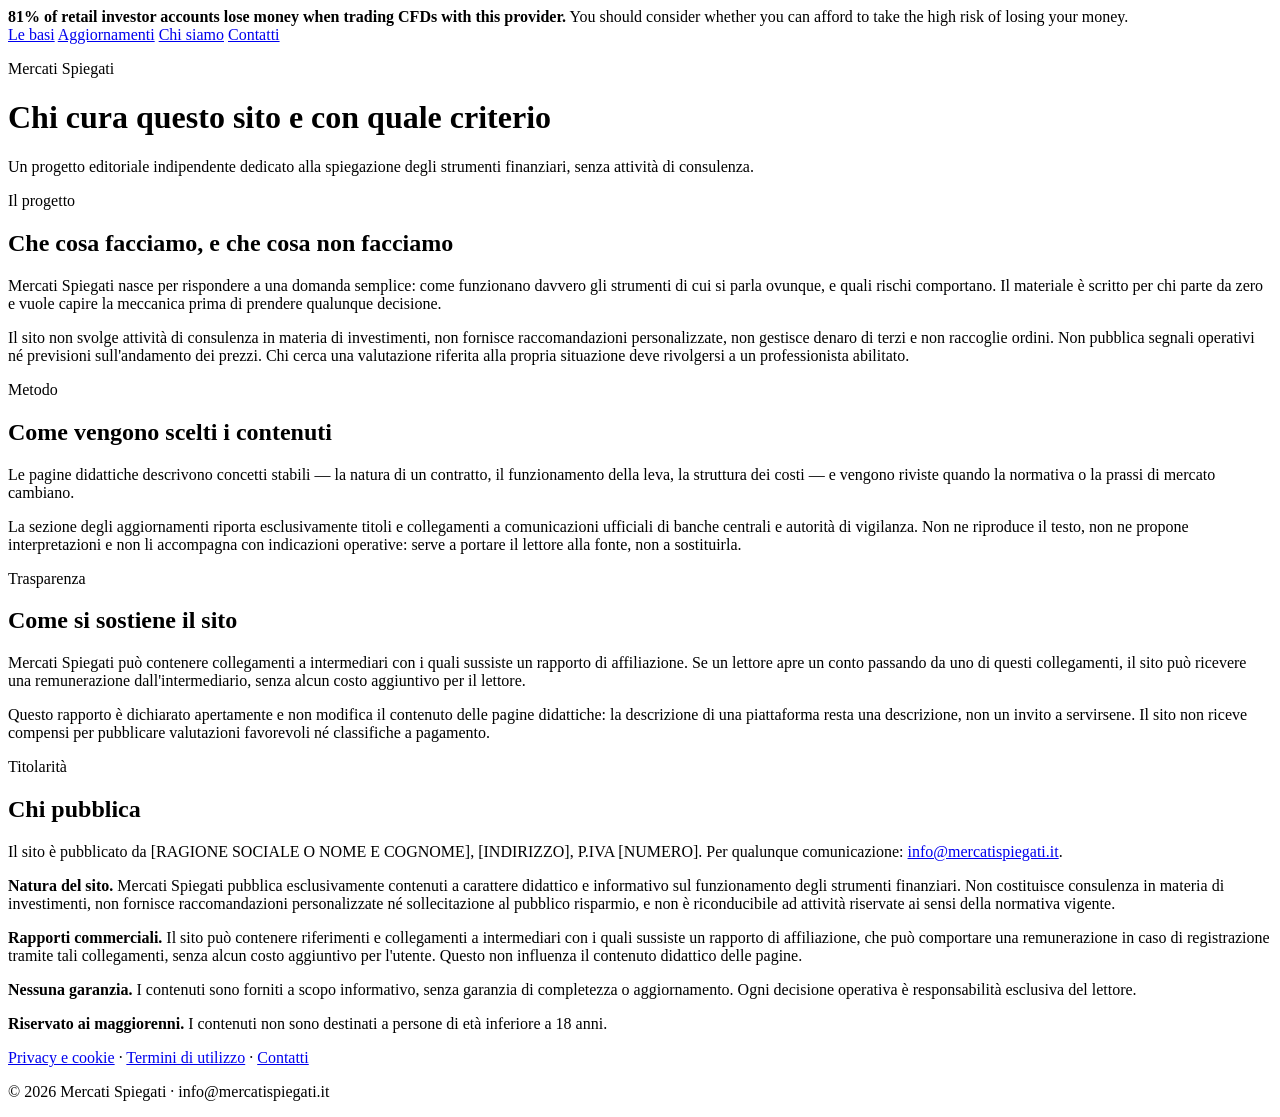
==== chi-siamo.html @ 81168537 "Add files via upload" ====
<!DOCTYPE html>
<html lang="it">
<head>
<meta charset="utf-8">
<meta name="viewport" content="width=device-width, initial-scale=1">
<title>Chi siamo — Mercati Spiegati</title>
<meta name="description" content="Chi cura Mercati Spiegati, come vengono scelti i contenuti e come si sostiene il sito.">
<link rel="preconnect" href="https://fonts.googleapis.com">
<link rel="preconnect" href="https://fonts.gstatic.com" crossorigin>
<link href="https://fonts.googleapis.com/css2?family=Newsreader:ital,opsz,wght@0,6..72,400;0,6..72,600;1,6..72,400&family=IBM+Plex+Sans:wght@400;500;600&family=IBM+Plex+Mono:wght@400;500&display=swap" rel="stylesheet">
<link rel="stylesheet" href="stile.css">
</head>
<body>

<div class="riskbar">
  <strong>81% of retail investor accounts lose money when trading CFDs with this provider.</strong>
  You should consider whether you can afford to take the high risk of losing your money.
</div>

<nav class="nav" aria-label="Sezioni del sito">
  <div class="wrap">
    <a href="index.html">Le basi</a>
    <a href="news.html">Aggiornamenti</a>
    <a href="chi-siamo.html" aria-current="page">Chi siamo</a>
    <a href="contatti.html">Contatti</a>
  </div>
</nav>

<header class="hero breve">
  <div class="wrap">
    <p class="brand">Mercati Spiegati</p>
    <h1>Chi cura questo sito e con quale criterio</h1>
    <p class="lede">Un progetto editoriale indipendente dedicato alla spiegazione degli strumenti finanziari, senza attività di consulenza.</p>
  </div>
</header>

<section>
  <div class="wrap">
    <p class="eyebrow">Il progetto</p>
    <h2>Che cosa facciamo, e che cosa non facciamo</h2>
    <p>Mercati Spiegati nasce per rispondere a una domanda semplice: come funzionano davvero gli strumenti di cui si parla ovunque, e quali rischi comportano. Il materiale è scritto per chi parte da zero e vuole capire la meccanica prima di prendere qualunque decisione.</p>
    <p>Il sito non svolge attività di consulenza in materia di investimenti, non fornisce raccomandazioni personalizzate, non gestisce denaro di terzi e non raccoglie ordini. Non pubblica segnali operativi né previsioni sull'andamento dei prezzi. Chi cerca una valutazione riferita alla propria situazione deve rivolgersi a un professionista abilitato.</p>
  </div>
</section>

<section>
  <div class="wrap">
    <p class="eyebrow">Metodo</p>
    <h2>Come vengono scelti i contenuti</h2>
    <p>Le pagine didattiche descrivono concetti stabili — la natura di un contratto, il funzionamento della leva, la struttura dei costi — e vengono riviste quando la normativa o la prassi di mercato cambiano.</p>
    <p>La sezione degli aggiornamenti riporta esclusivamente titoli e collegamenti a comunicazioni ufficiali di banche centrali e autorità di vigilanza. Non ne riproduce il testo, non ne propone interpretazioni e non li accompagna con indicazioni operative: serve a portare il lettore alla fonte, non a sostituirla.</p>
  </div>
</section>

<section>
  <div class="wrap">
    <p class="eyebrow">Trasparenza</p>
    <h2>Come si sostiene il sito</h2>
    <p>Mercati Spiegati può contenere collegamenti a intermediari con i quali sussiste un rapporto di affiliazione. Se un lettore apre un conto passando da uno di questi collegamenti, il sito può ricevere una remunerazione dall'intermediario, senza alcun costo aggiuntivo per il lettore.</p>
    <p>Questo rapporto è dichiarato apertamente e non modifica il contenuto delle pagine didattiche: la descrizione di una piattaforma resta una descrizione, non un invito a servirsene. Il sito non riceve compensi per pubblicare valutazioni favorevoli né classifiche a pagamento.</p>
  </div>
</section>

<section>
  <div class="wrap">
    <p class="eyebrow">Titolarità</p>
    <h2>Chi pubblica</h2>
    <p>Il sito è pubblicato da [RAGIONE SOCIALE O NOME E COGNOME], [INDIRIZZO], P.IVA [NUMERO]. Per qualunque comunicazione: <a href="mailto:info@mercatispiegati.it">info@mercatispiegati.it</a>.</p>
  </div>
</section>

<footer>
  <div class="wrap">
    <div class="sep"></div>
    <p><strong>Natura del sito.</strong> Mercati Spiegati pubblica esclusivamente contenuti a carattere didattico e informativo sul funzionamento degli strumenti finanziari. Non costituisce consulenza in materia di investimenti, non fornisce raccomandazioni personalizzate né sollecitazione al pubblico risparmio, e non è riconducibile ad attività riservate ai sensi della normativa vigente.</p>
    <p><strong>Rapporti commerciali.</strong> Il sito pu&ograve; contenere riferimenti e collegamenti a intermediari con i quali sussiste un rapporto di affiliazione, che pu&ograve; comportare una remunerazione in caso di registrazione tramite tali collegamenti, senza alcun costo aggiuntivo per l'utente. Questo non influenza il contenuto didattico delle pagine.</p>
    <p><strong>Nessuna garanzia.</strong> I contenuti sono forniti a scopo informativo, senza garanzia di completezza o aggiornamento. Ogni decisione operativa è responsabilità esclusiva del lettore.</p>
    <p><strong>Riservato ai maggiorenni.</strong> I contenuti non sono destinati a persone di età inferiore a 18 anni.</p>
    <p><a href="privacy.html">Privacy e cookie</a> · <a href="termini.html">Termini di utilizzo</a> · <a href="contatti.html">Contatti</a></p>
    <p>© 2026 Mercati Spiegati · info@mercatispiegati.it</p>
  </div>
</footer>

</body>
</html>
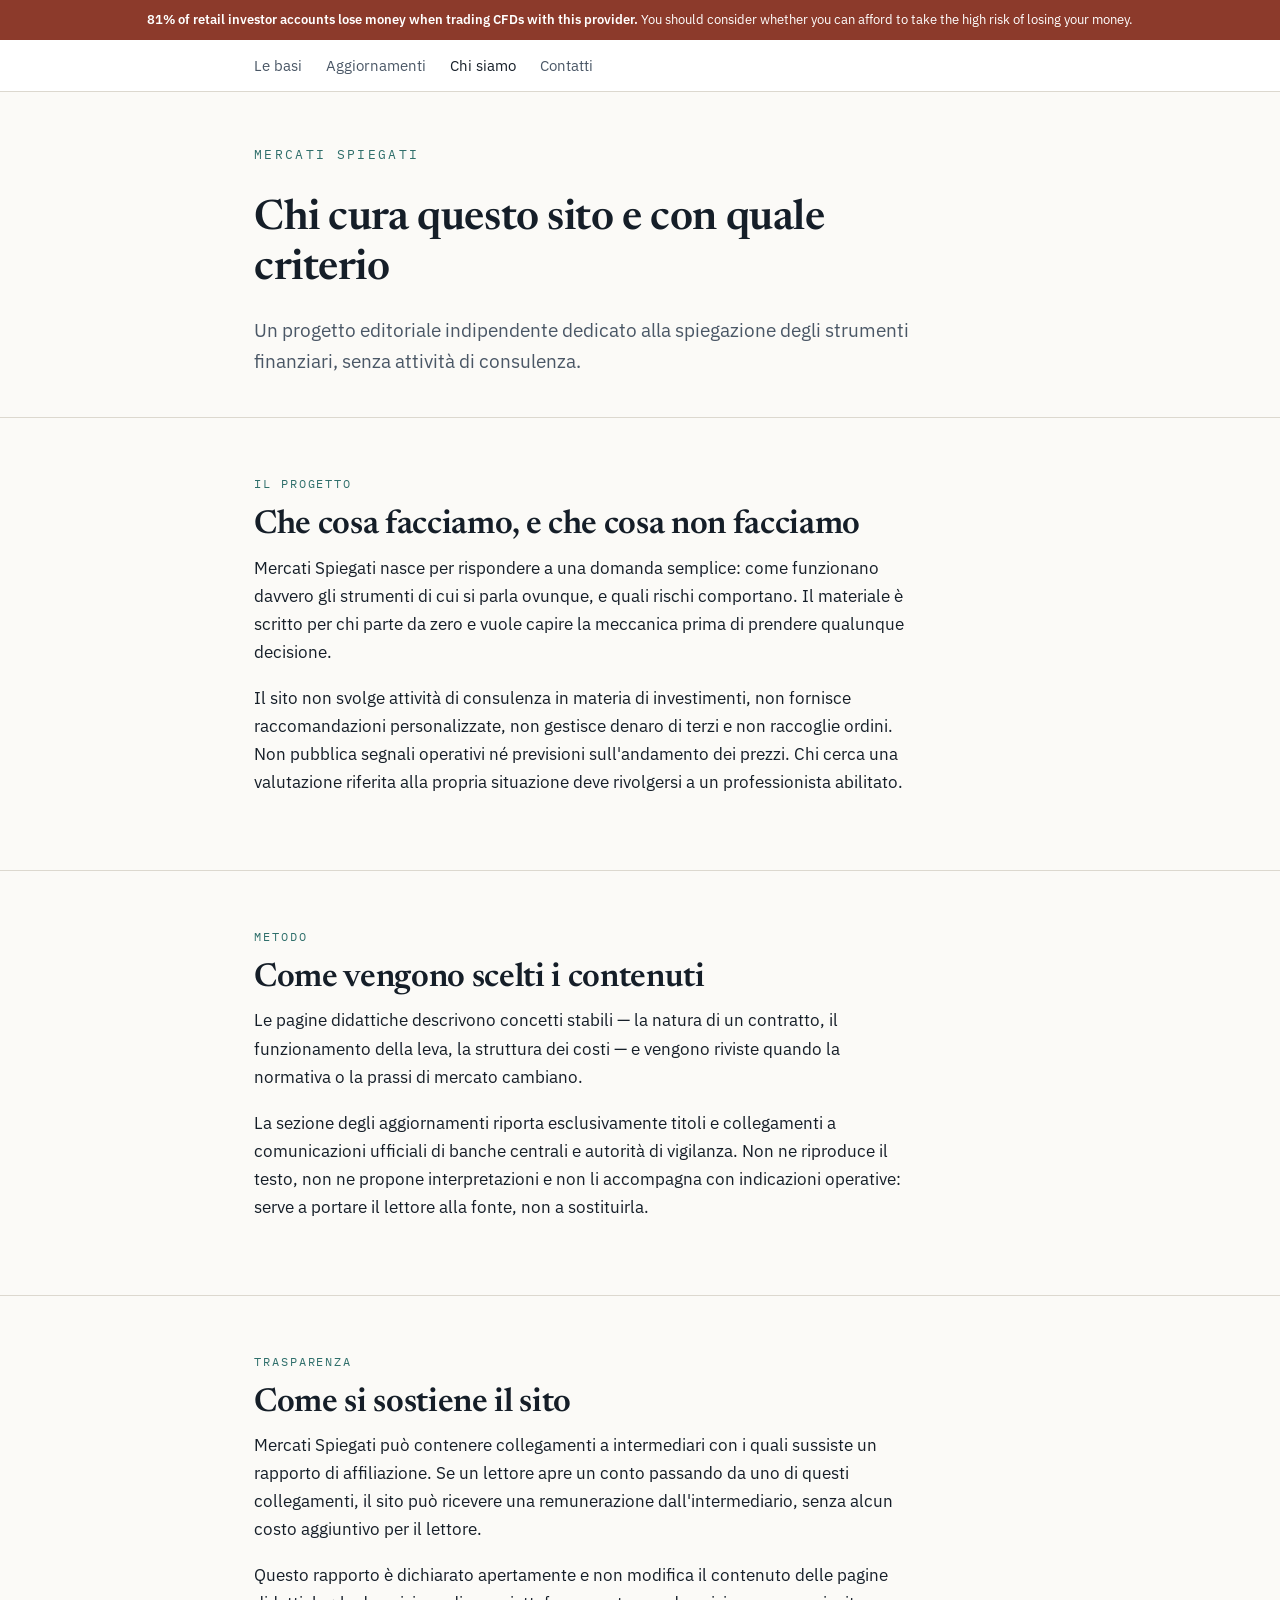
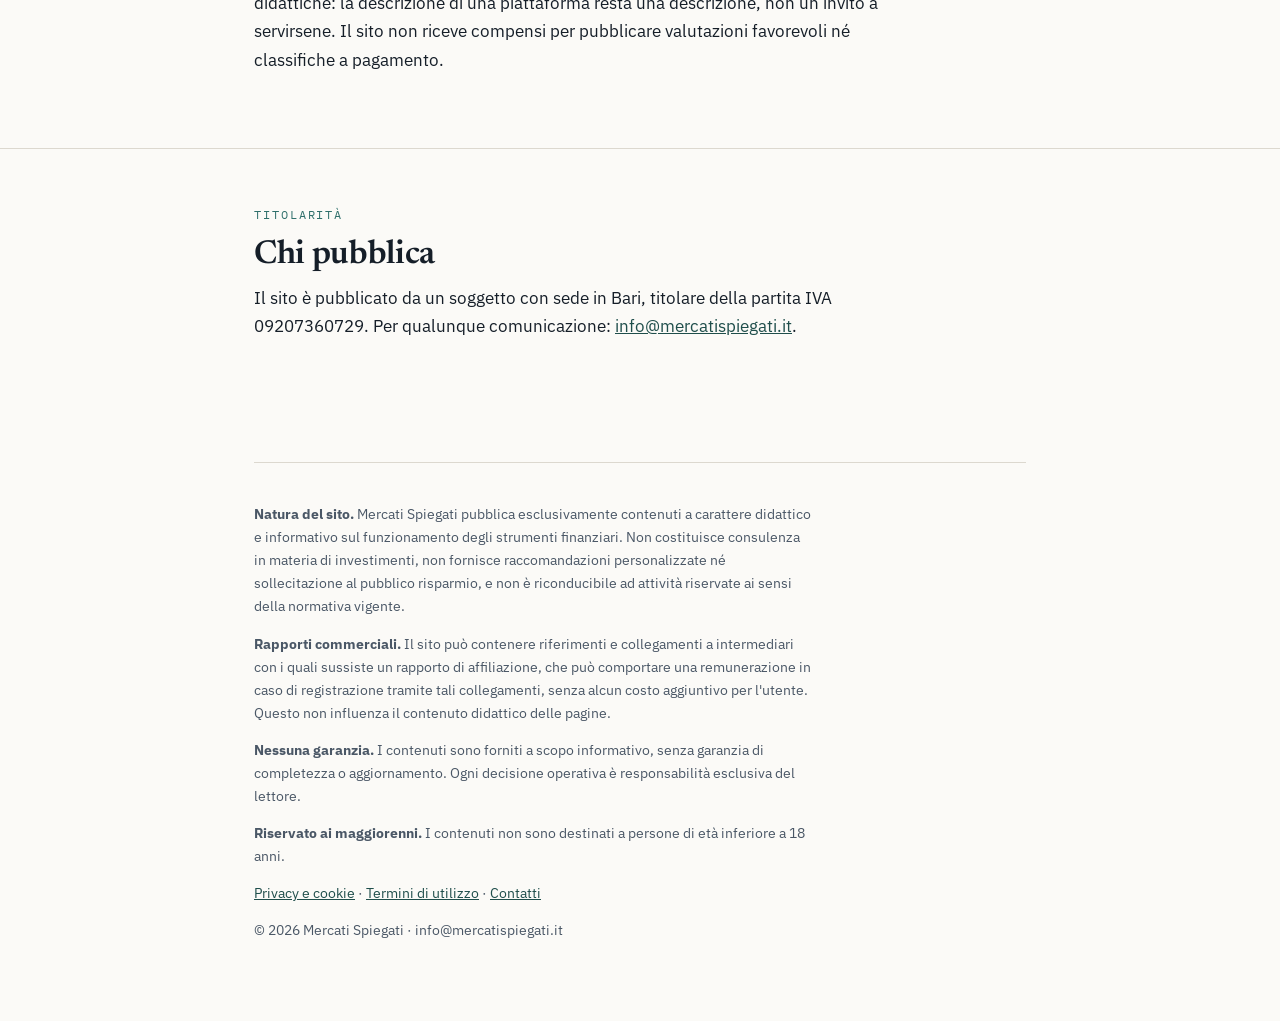
==== commit 46ecf3b1: "Add files via upload" ====
--- a/chi-siamo.html
+++ b/chi-siamo.html
@@ -65,7 +65,7 @@
   <div class="wrap">
     <p class="eyebrow">Titolarità</p>
     <h2>Chi pubblica</h2>
-    <p>Il sito è pubblicato da [RAGIONE SOCIALE O NOME E COGNOME], [INDIRIZZO], P.IVA [NUMERO]. Per qualunque comunicazione: <a href="mailto:info@mercatispiegati.it">info@mercatispiegati.it</a>.</p>
+    <p>Il sito è pubblicato da un soggetto con sede in Bari, titolare della partita IVA 09207360729. Per qualunque comunicazione: <a href="mailto:info@mercatispiegati.it">info@mercatispiegati.it</a>.</p>
   </div>
 </section>
 
--- a/stile.css
+++ b/stile.css
@@ -0,0 +1,110 @@
+:root{
+  --ink:#151E28;
+  --ink-soft:#4A5766;
+  --paper:#FBFAF7;
+  --rule:#DCD8CF;
+  --accent:#2F6F6B;
+  --accent-deep:#1F4E4B;
+  --warn:#8C3A2B;
+  --warn-bg:#F6EAE6;
+}
+*{box-sizing:border-box}
+html{scroll-behavior:smooth}
+@media (prefers-reduced-motion:reduce){html{scroll-behavior:auto}*{animation:none!important;transition:none!important}}
+body{
+  margin:0;background:var(--paper);color:var(--ink);
+  font-family:"IBM Plex Sans",system-ui,sans-serif;
+  font-size:17px;line-height:1.65;-webkit-font-smoothing:antialiased;
+}
+.wrap{max-width:820px;margin:0 auto;padding:0 24px}
+a{color:var(--accent-deep)}
+a:focus-visible,button:focus-visible{outline:2px solid var(--accent);outline-offset:3px}
+h1,h2,h3{font-family:"Newsreader",Georgia,serif;font-weight:600;line-height:1.2;letter-spacing:-0.01em}
+
+/* barra rischio fissa in alto */
+.riskbar{
+  background:var(--warn);color:#fff;font-size:13px;line-height:1.5;
+  padding:10px 24px;text-align:center;
+}
+.riskbar strong{font-weight:600}
+
+/* navigazione */
+.nav{background:#fff;border-bottom:1px solid var(--rule)}
+.nav .wrap{display:flex;flex-wrap:wrap;gap:24px;padding-top:14px;padding-bottom:14px}
+.nav a{font-size:14.5px;color:var(--ink-soft);text-decoration:none}
+.nav a:hover{color:var(--accent-deep);text-decoration:underline}
+.nav a[aria-current="page"]{color:var(--ink)}
+
+header.hero{padding:72px 0 56px;border-bottom:1px solid var(--rule)}
+header.hero.breve{padding:52px 0 40px}
+.brand{
+  font-family:"IBM Plex Mono",monospace;font-size:13px;letter-spacing:0.18em;
+  text-transform:uppercase;color:var(--accent);margin:0 0 28px
+}
+h1{font-size:clamp(34px,6vw,54px);margin:0 0 20px;max-width:16ch}
+header.hero.breve h1{font-size:clamp(29px,5vw,42px);max-width:22ch}
+.lede{font-size:19px;color:var(--ink-soft);max-width:60ch;margin:0}
+
+section{padding:56px 0;border-bottom:1px solid var(--rule)}
+section:last-of-type{border-bottom:none}
+h2{font-size:clamp(25px,4vw,33px);margin:0 0 8px}
+h3{font-size:21px;margin:32px 0 8px}
+.eyebrow{
+  font-family:"IBM Plex Mono",monospace;font-size:12px;letter-spacing:0.16em;
+  text-transform:uppercase;color:var(--accent);margin:0 0 12px
+}
+p{margin:0 0 18px;max-width:66ch}
+ul{max-width:66ch;padding-left:20px}
+li{margin-bottom:10px}
+
+/* riquadro esempio numerico */
+.esempio{
+  background:#fff;border:1px solid var(--rule);border-left:3px solid var(--accent);
+  padding:22px 24px;margin:26px 0;
+}
+.esempio h3{font-size:19px;margin:0 0 10px}
+.esempio p:last-child{margin-bottom:0}
+.esempio .num{font-family:"IBM Plex Mono",monospace;font-weight:500}
+
+/* glossario */
+dl{margin:24px 0 0;max-width:66ch}
+dt{
+  font-family:"IBM Plex Mono",monospace;font-size:14px;font-weight:500;
+  letter-spacing:0.04em;color:var(--accent-deep);
+  padding-top:18px;border-top:1px solid var(--rule);margin-top:18px
+}
+dl>dt:first-of-type{border-top:none;margin-top:0;padding-top:0}
+dd{margin:6px 0 0;color:var(--ink-soft)}
+
+/* avviso grande */
+.avviso{
+  background:var(--warn-bg);border:1px solid #E2C9C1;padding:26px 28px;margin:8px 0 0;
+}
+.avviso .titolo{
+  font-family:"IBM Plex Mono",monospace;font-size:12px;letter-spacing:0.16em;
+  text-transform:uppercase;color:var(--warn);margin:0 0 12px;font-weight:500
+}
+.avviso p{margin:0 0 12px;color:#5A2A20}
+.avviso p:last-child{margin-bottom:0}
+
+/* elenco aggiornamenti */
+.fonte-nota{
+  background:#fff;border:1px solid var(--rule);border-left:3px solid var(--accent);
+  padding:18px 22px;margin:0 0 34px;max-width:66ch;
+}
+.fonte-nota p{margin:0;font-size:15.5px;color:var(--ink-soft)}
+.notizie{list-style:none;margin:0;padding:0;max-width:66ch}
+.notizia{padding:20px 0;border-top:1px solid var(--rule)}
+.notizie>.notizia:first-child{border-top:none;padding-top:0}
+.notizia a{
+  font-family:"Newsreader",Georgia,serif;font-size:20px;line-height:1.35;
+  text-decoration:none;display:inline-block;margin-bottom:6px
+}
+.notizia a:hover{text-decoration:underline}
+.meta{font-family:"IBM Plex Mono",monospace;font-size:12.5px;color:var(--ink-soft);margin:0}
+.aggiornato{font-family:"IBM Plex Mono",monospace;font-size:12.5px;color:var(--ink-soft);margin:34px 0 0}
+.vuoto{color:var(--ink-soft)}
+
+footer{padding:48px 0 64px;font-size:14px;color:var(--ink-soft)}
+footer p{max-width:70ch;margin-bottom:14px}
+.sep{height:1px;background:var(--rule);margin:0 0 40px}
